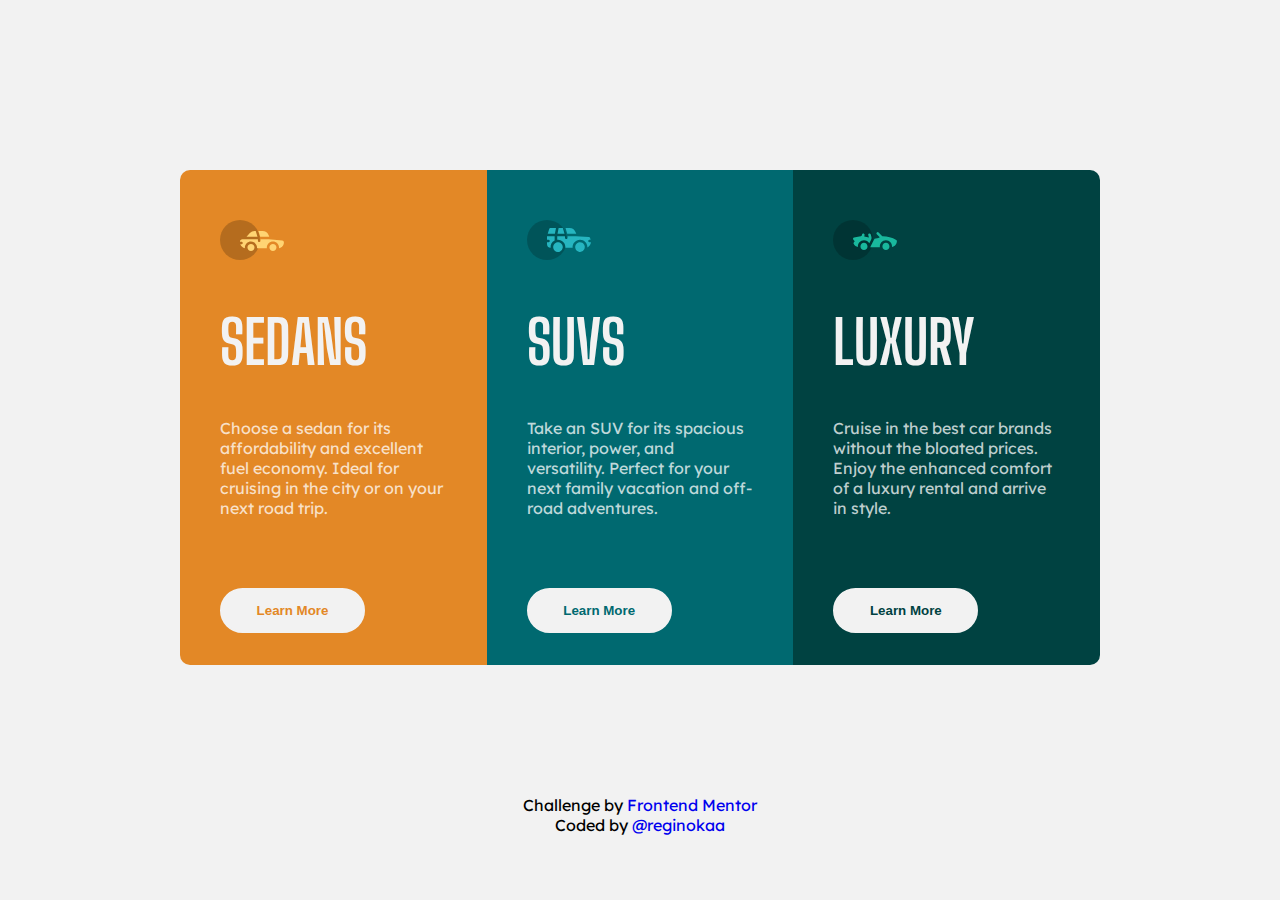
==== ex001_3-column preview card component/index.html @ d574ec92 "commit inicial" ====
<!DOCTYPE html>
<html lang="en">

<head>
  <meta charset="UTF-8">
  <meta name="viewport" content="width=device-width, initial-scale=1.0">
  <link rel="icon" type="image/png" sizes="32x32" href="./images/favicon-32x32.png">
  <link rel="stylesheet" href="./css/style.css">

  <title>Frontend Mentor | 3-column preview card component</title>

</head>

<body>

  <div class="container">
    <section class="sedans">
      <div class="sec-box">
        <div class="sec-header">
          <img src="./images/icon-sedans.svg" alt="ícone sedan">
          <h1>Sedans</h1>
        </div>
        <div class="sec-body">
          <p>
            Choose a sedan for its affordability and excellent fuel economy. Ideal for cruising in the city
            or on your next road trip.
          </p>
        </div>
        <button class="btn btn-sed">Learn More</button>
      </div>
    </section>

    <section class="suvs">
      <div class="sec-box">
        <div class="sec-header">
          <img src="./images/icon-suvs.svg" alt="ícone suvs">
          <h1>SUVs</h1>
        </div>
        <div class="sec-body">
          <p>
            Take an SUV for its spacious interior, power, and versatility. Perfect for your next family vacation
            and off-road adventures.
          </p>
        </div>
        <button class="btn btn-suv">Learn More</button>
      </div>
    </section>

    <section class="luxury">
      <div class="sec-box">
        <div class="sec-header">
          <img src="./images/icon-luxury.svg" alt="ícone luxury">
          <h1>Luxury</h1>
        </div>
        <div class="sec-body">
          <p>
            Cruise in the best car brands without the bloated prices. Enjoy the enhanced comfort of a luxury
            rental and arrive in style.
          </p>
        </div>
        <button class="btn btn-lux">Learn More</button>
      </div>
    </section>
  </div>

  <div class="attribution">
    Challenge by <a href="https://www.frontendmentor.io?ref=challenge" target="_blank">Frontend Mentor</a> <br>
    Coded by <a href="https://www.instagram.com/reginokaa" target="_blank">@reginokaa</a>
  </div>
</body>

</html>
---- ex001_3-column preview card component/css/style.css ----
@import url('https://fonts.googleapis.com/css2?family=Big+Shoulders+Display:wght@700&family=Lexend+Deca&display=swap');

* {
	margin: 0;
	padding: 0%;
	box-sizing: border-box;
	text-decoration: none;
}

body {
	background-color: hsl(0, 0%, 95%);
	font-family: 'Lexend Deca', sans-serif;
}

.container {
	width: 920px;
	height: 495px;
	display: flex;
	margin: 170px auto 130px;
}

section {
	width: 307px;
	height: 495px;
}

.sec-box {
	color: hsl(0, 0%, 95%);
	margin: 50px 40px;
}

.sec-header {
	margin-bottom: 40px;
	font-size: 30px;
	text-transform: uppercase;
	font-family: 'Big Shoulders Display', cursive;
}

.sec-header img {
	margin: 0 0 40px 0;
}

.sec-body {
	color: hsla(0, 0%, 100%, 0.75);
	margin-bottom: 70px;
}

.sedans {
	background-color: hsl(31, 77%, 52%);
	border-top-left-radius: 10px;
	border-bottom-left-radius: 10px;
}

.suvs {
	background-color: hsl(184, 100%, 22%);
}

.luxury {
	background-color: hsl(179, 100%, 13%);
	border-top-right-radius: 10px;
	border-bottom-right-radius: 10px;
}

.btn {
	width: 145px;
	height: 45px;
	border-radius: 50px;
	font-weight: bold;
	border: solid 2.5px hsl(0, 0%, 95%);
	cursor: pointer;
	background-color:  hsl(0, 0%, 95%);
}

.btn-sed {
	color: hsl(31, 77%, 52%);
}

.btn-suv {
	color: hsl(184, 100%, 22%);
}

.btn-lux {
	color: hsl(179, 100%, 13%);
}

.btn:hover {
	background-color: transparent;
	color: hsl(0, 0%, 95%);
}

.attribution {
	text-align: center;
	margin-bottom: 50px;
}

/* responsividade */
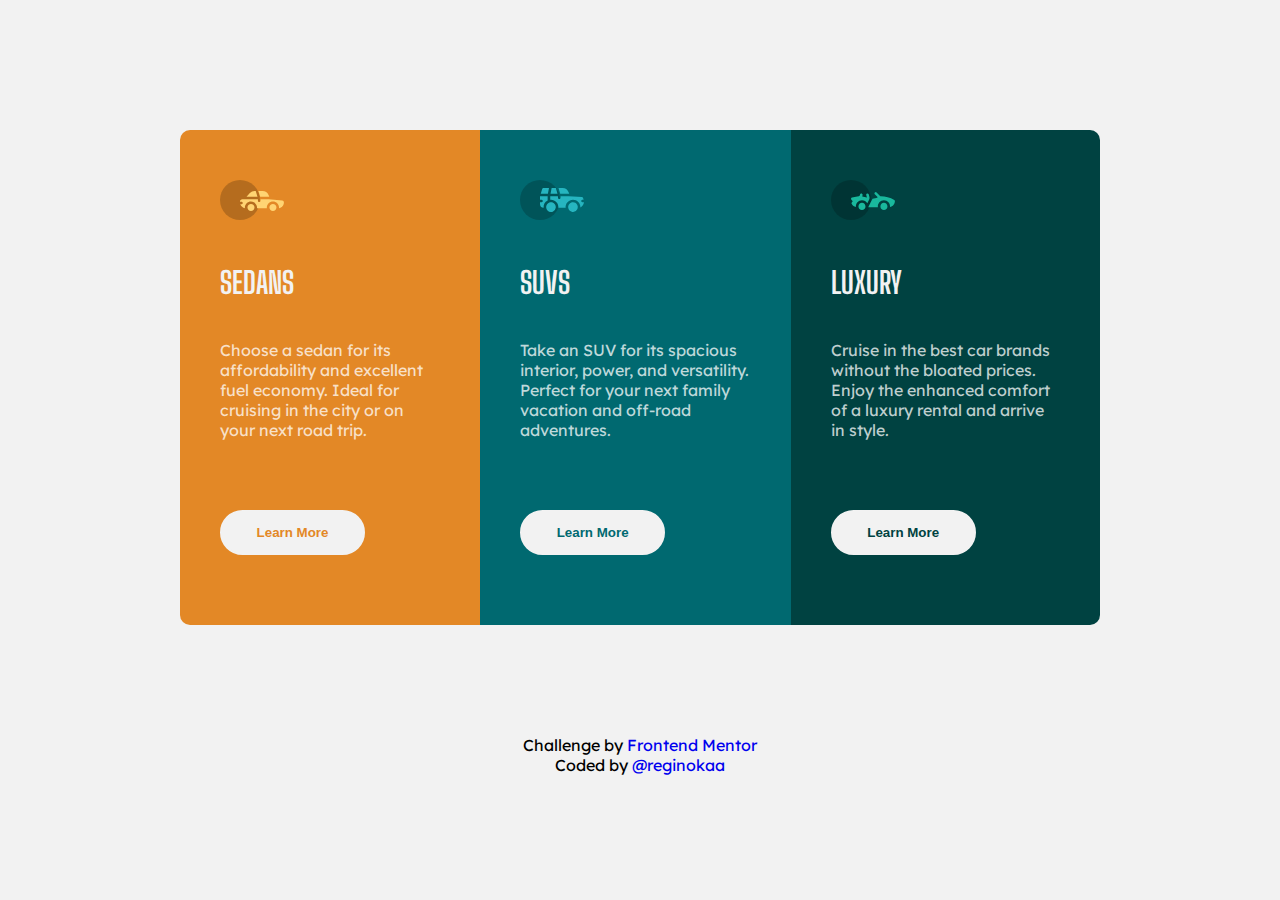
==== commit d80b7cfd: "desafio concluído" ====
--- a/ex001_3-column preview card component/index.html
+++ b/ex001_3-column preview card component/index.html
@@ -2,71 +2,71 @@
 <html lang="en">
 
 <head>
-  <meta charset="UTF-8">
-  <meta name="viewport" content="width=device-width, initial-scale=1.0">
-  <link rel="icon" type="image/png" sizes="32x32" href="./images/favicon-32x32.png">
-  <link rel="stylesheet" href="./css/style.css">
+	<meta charset="UTF-8">
+	<meta name="viewport" content="width=device-width, initial-scale=1.0">
+	<link rel="icon" type="image/png" sizes="32x32" href="./images/favicon-32x32.png">
+	<link rel="stylesheet" href="./css/style.css">
 
-  <title>Frontend Mentor | 3-column preview card component</title>
-
+	<title>Frontend Mentor | 3-column preview card component</title>
 </head>
 
 <body>
+	<section class="container">
+		<div class="sedans">
+			<div class="sec-box">
+				<div class="sec-header">
+					<img src="./images/icon-sedans.svg" alt="ícone sedan">
+					<h1>Sedans</h1>
+				</div>
+				<div class="sec-body">
+					<p>
+						Choose a sedan for its affordability and excellent fuel economy. Ideal for cruising in the city
+						or on your next road trip.
+					</p>
+				</div>
+				<button class="btn btn-sed">Learn More</button>
+			</div>
+		</div>
 
-  <div class="container">
-    <section class="sedans">
-      <div class="sec-box">
-        <div class="sec-header">
-          <img src="./images/icon-sedans.svg" alt="ícone sedan">
-          <h1>Sedans</h1>
-        </div>
-        <div class="sec-body">
-          <p>
-            Choose a sedan for its affordability and excellent fuel economy. Ideal for cruising in the city
-            or on your next road trip.
-          </p>
-        </div>
-        <button class="btn btn-sed">Learn More</button>
-      </div>
-    </section>
+		<section class="suvs">
+			<div class="sec-box">
+				<div class="sec-header">
+					<img src="./images/icon-suvs.svg" alt="ícone suvs">
+					<h1>SUVs</h1>
+				</div>
+				<div class="sec-body">
+					<p>
+						Take an SUV for its spacious interior, power, and versatility. Perfect for your next family vacation
+						and off-road adventures.
+					</p>
+				</div>
+				<button class="btn btn-suv">Learn More</button>
+			</div>
+		</section>
 
-    <section class="suvs">
-      <div class="sec-box">
-        <div class="sec-header">
-          <img src="./images/icon-suvs.svg" alt="ícone suvs">
-          <h1>SUVs</h1>
-        </div>
-        <div class="sec-body">
-          <p>
-            Take an SUV for its spacious interior, power, and versatility. Perfect for your next family vacation
-            and off-road adventures.
-          </p>
-        </div>
-        <button class="btn btn-suv">Learn More</button>
-      </div>
-    </section>
+		<section class="luxury">
+			<div class="sec-box">
+				<div class="sec-header">
+					<img src="./images/icon-luxury.svg" alt="ícone luxury">
+					<h1>Luxury</h1>
+				</div>
+				<div class="sec-body">
+					<p>
+						Cruise in the best car brands without the bloated prices. Enjoy the enhanced comfort of a luxury
+						rental and arrive in style.
+					</p>
+				</div>
+				<button class="btn btn-lux">Learn More</button>
+			</div>
+		</section>
+	</section>
 
-    <section class="luxury">
-      <div class="sec-box">
-        <div class="sec-header">
-          <img src="./images/icon-luxury.svg" alt="ícone luxury">
-          <h1>Luxury</h1>
-        </div>
-        <div class="sec-body">
-          <p>
-            Cruise in the best car brands without the bloated prices. Enjoy the enhanced comfort of a luxury
-            rental and arrive in style.
-          </p>
-        </div>
-        <button class="btn btn-lux">Learn More</button>
-      </div>
-    </section>
-  </div>
-
-  <div class="attribution">
-    Challenge by <a href="https://www.frontendmentor.io?ref=challenge" target="_blank">Frontend Mentor</a> <br>
-    Coded by <a href="https://www.instagram.com/reginokaa" target="_blank">@reginokaa</a>
-  </div>
+	<footer>
+		<div class="attribution">
+			Challenge by <a href="https://www.frontendmentor.io?ref=challenge" target="_blank">Frontend Mentor</a> <br>
+			Coded by <a href="https://www.instagram.com/reginokaa" target="_blank">@reginokaa</a>
+		</div>
+	</footer>
 </body>
 
 </html>
--- a/ex001_3-column preview card component/css/style.css
+++ b/ex001_3-column preview card component/css/style.css
@@ -16,12 +16,11 @@
 	width: 920px;
 	height: 495px;
 	display: flex;
-	margin: 170px auto 130px;
+	margin: 130px auto;
 }
 
-section {
-	width: 307px;
-	height: 495px;
+.sedans .suvs .luxury {
+	width: calc(100% / 3);
 }
 
 .sec-box {
@@ -29,15 +28,15 @@
 	margin: 50px 40px;
 }
 
-.sec-header {
-	margin-bottom: 40px;
+.sec-header img {
+	margin: 0 0 40px 0;
+}
+
+.sec-header h1 {
+	font-family: 'Big Shoulders Display', cursive;
 	font-size: 30px;
 	text-transform: uppercase;
-	font-family: 'Big Shoulders Display', cursive;
-}
-
-.sec-header img {
-	margin: 0 0 40px 0;
+	margin-bottom: 40px;
 }
 
 .sec-body {
@@ -88,10 +87,35 @@
 	color: hsl(0, 0%, 95%);
 }
 
-.attribution {
+footer {
+	position: relative;
 	text-align: center;
-	margin-bottom: 50px;
+	bottom: 20px;
+	width: 100%;
 }
 
 /* responsividade */
 
+@media (max-width: 375px) {
+
+	.container {
+		width: 87%;
+		flex-wrap: wrap;
+	}
+
+	.sedans {
+		border-top-left-radius: 10px;
+		border-top-right-radius: 10px;
+		border-bottom-left-radius:0;
+	}
+
+	.luxury {
+		border-top-right-radius: 0;
+		border-bottom-right-radius: 10px;
+		border-bottom-left-radius: 10px;
+	}
+
+	footer {
+		display: none;
+	}
+}
